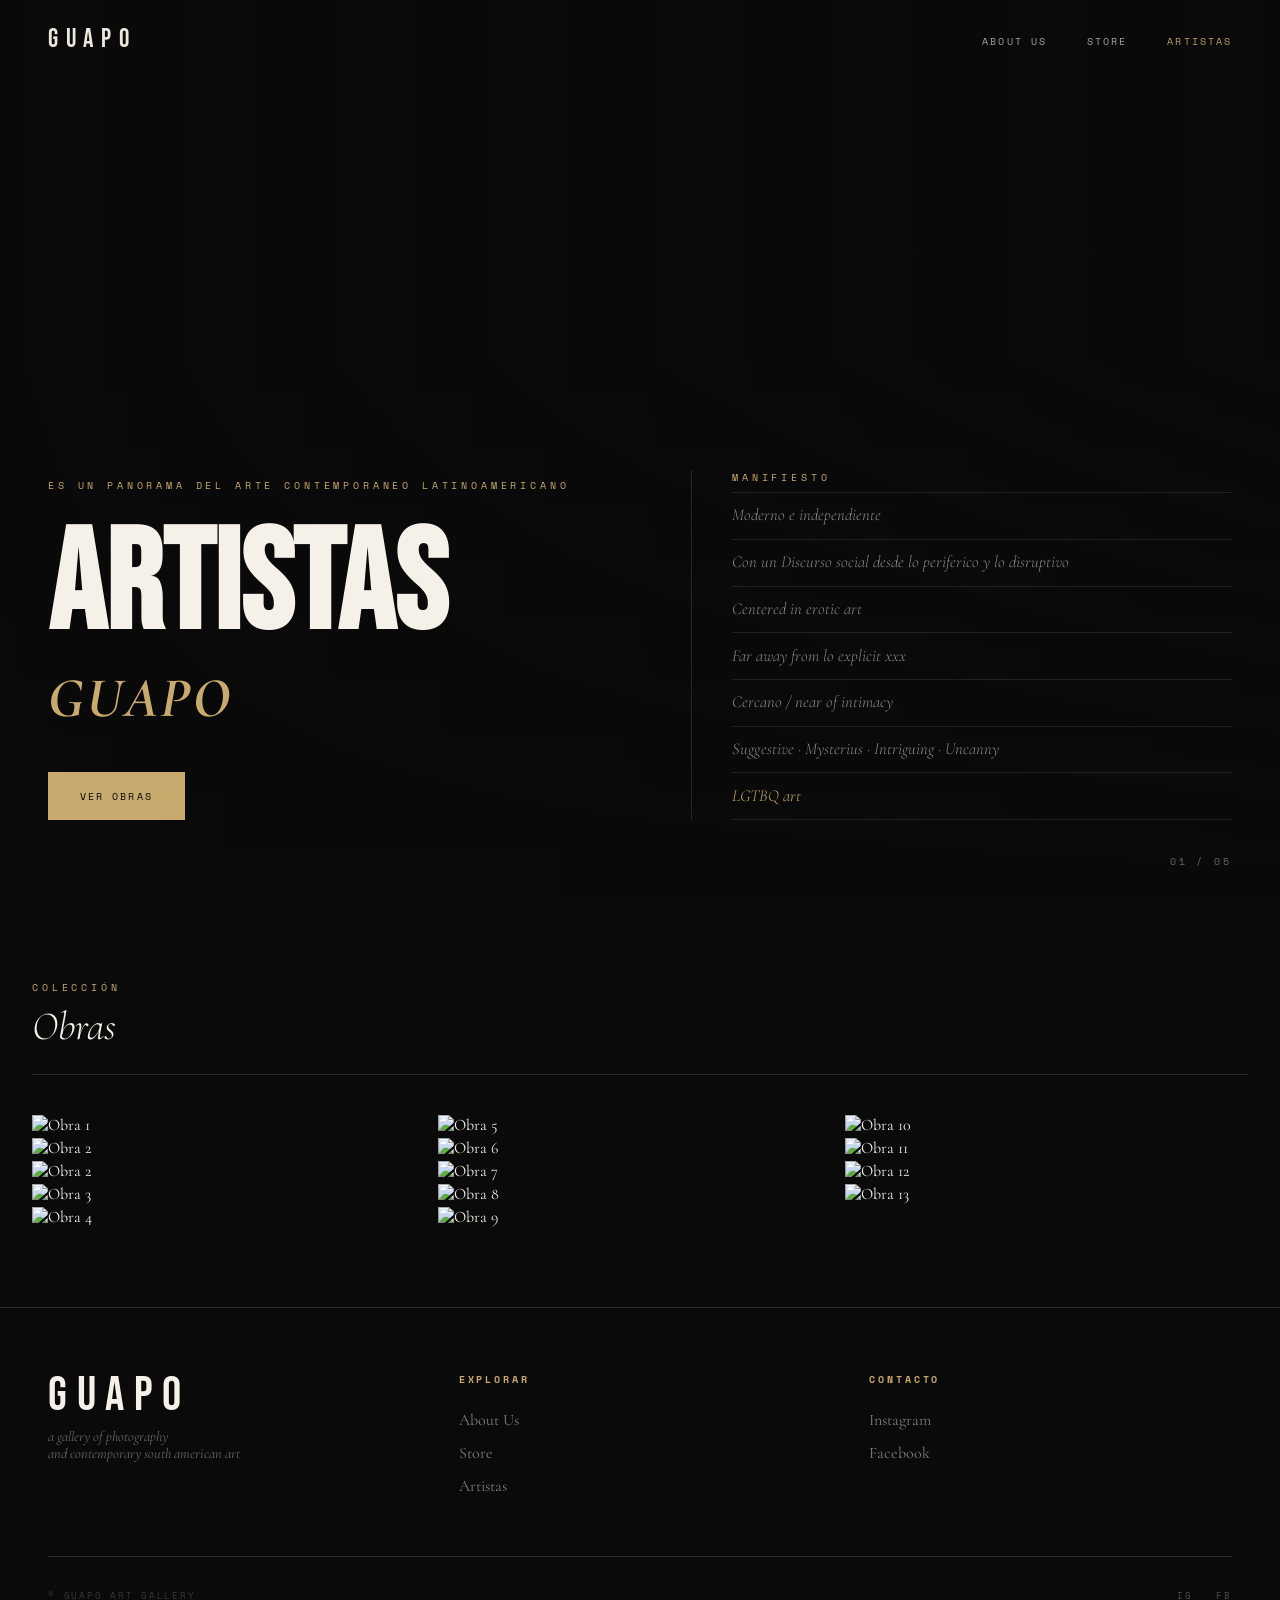
==== artistas.html @ 260e5888 "feat: give weight to artistas hero - 5-image rotating slideshow with slow ken-burns zoom - big Bebas" ====
<!DOCTYPE html>
<html lang="es">
<head>
<meta charset="UTF-8">
<meta name="viewport" content="width=device-width, initial-scale=1.0">
<title>Artistas — GUAPO Art Gallery</title>
<link rel="icon" type="image/svg+xml" href="favicon.svg">
<link href="https://fonts.googleapis.com/css2?family=Cormorant+Garamond:ital,wght@0,300;0,400;1,300;1,400&family=Bebas+Neue&family=Space+Mono:ital@0;1&display=swap" rel="stylesheet">
<link rel="stylesheet" href="style.css">
<link rel="stylesheet" href="artistas.css">
</head>
<body>
<nav>
  <a href="index.html" class="nav-logo">GUAPO</a>
  <button class="nav-toggle" id="navToggle" aria-label="Menu"><span></span><span></span><span></span></button>
  <ul class="nav-links" id="navLinks">
    <li><a href="index.html#about">About Us</a></li>
    <li><a href="index.html#shop">Store</a></li>
    <li><a href="artistas.html" class="active">Artistas</a></li>
  </ul>
</nav>
<section class="artistas-hero">
  <div class="ah-stack">
    <img class="ah-img active" src="https://res.cloudinary.com/de8mq5b9q/image/upload/q_auto/f_auto/v1779551973/a4_fo3qvh.jpg" alt="Obra 1">
    <img class="ah-img" src="https://res.cloudinary.com/de8mq5b9q/image/upload/q_auto/f_auto/v1779551975/a7_znkmuc.jpg" alt="Obra 2">
    <img class="ah-img" src="https://res.cloudinary.com/de8mq5b9q/image/upload/q_auto/f_auto/v1779551976/a9_lauaad.jpg" alt="Obra 3">
    <img class="ah-img" src="https://res.cloudinary.com/de8mq5b9q/image/upload/q_auto/f_auto/v1779551979/a12_xwl7z9.jpg" alt="Obra 4">
    <img class="ah-img" src="https://res.cloudinary.com/de8mq5b9q/image/upload/q_auto/f_auto/v1779551981/a14_zkzbqm.jpg" alt="Obra 5">
  </div>
  <div class="artistas-hero-overlay"></div>
  <div class="artistas-hero-grid">
    <div class="artistas-hero-text">
      <p class="hero-eyebrow">Es un panorama del Arte Contemporaneo Latinoamericano</p>
      <h1 class="artistas-title">Artistas<em>GUAPO</em></h1>
      <a href="#works" class="btn-primary">Ver obras</a>
    </div>
    <div class="artistas-hero-manifesto">
      <p class="section-label">Manifiesto</p>
      <ul class="manifesto-list">
        <li>Moderno e independiente</li>
        <li>Con un Discurso social desde lo periferico y lo disruptivo</li>
        <li>Centered in erotic art</li>
        <li>Far away from lo explicit xxx</li>
        <li>Cercano / near of intimacy</li>
        <li>Suggestive · Mysterius · Intriguing · Uncanny</li>
        <li>LGTBQ art</li>
      </ul>
    </div>
  </div>
  <div class="artistas-hero-counter" id="ahCounter">01 / 05</div>
</section>
<section class="masonry-section fade-in" id="works">
  <div class="section-header">
    <div><p class="section-label">Colección</p><h2 class="section-title">Obras</h2></div>
  </div>
  <div class="masonry-grid">
    <div class="masonry-item"><img src="https://res.cloudinary.com/de8mq5b9q/image/upload/q_auto/f_auto/v1779551971/a1_fhjwwh.jpg" alt="Obra 1"></div>
    <div class="masonry-item"><img src="https://res.cloudinary.com/de8mq5b9q/image/upload/q_auto/f_auto/v1779551972/a2_fse7gq.jpg" alt="Obra 2"></div>
    <div class="masonry-item"><img src="https://res.cloudinary.com/de8mq5b9q/image/upload/q_auto/f_auto/v1779551972/a3_ggsbtf.jpg" alt="Obra 2"></div>
    <div class="masonry-item"><img src="https://res.cloudinary.com/de8mq5b9q/image/upload/q_auto/f_auto/v1779551973/a4_fo3qvh.jpg" alt="Obra 3"></div>
    <div class="masonry-item"><img src="https://res.cloudinary.com/de8mq5b9q/image/upload/q_auto/f_auto/v1779551973/a5_svjvvb.jpg" alt="Obra 4"></div>
    <div class="masonry-item"><img src="https://res.cloudinary.com/de8mq5b9q/image/upload/q_auto/f_auto/v1779551974/a6_xha3ns.jpg" alt="Obra 5"></div>
    <div class="masonry-item"><img src="https://res.cloudinary.com/de8mq5b9q/image/upload/q_auto/f_auto/v1779551975/a7_znkmuc.jpg" alt="Obra 6"></div>
    <div class="masonry-item"><img src="https://res.cloudinary.com/de8mq5b9q/image/upload/q_auto/f_auto/v1779551976/a8_lpm2ss.jpg" alt="Obra 7"></div>
    <div class="masonry-item"><img src="https://res.cloudinary.com/de8mq5b9q/image/upload/q_auto/f_auto/v1779551976/a9_lauaad.jpg" alt="Obra 8"></div>
    <div class="masonry-item"><img src="https://res.cloudinary.com/de8mq5b9q/image/upload/q_auto/f_auto/v1779551977/a10_xibqzv.jpg" alt="Obra 9"></div>
    <div class="masonry-item"><img src="https://res.cloudinary.com/de8mq5b9q/image/upload/q_auto/f_auto/v1779551978/a11_ocixkk.jpg" alt="Obra 10"></div>
    <div class="masonry-item"><img src="https://res.cloudinary.com/de8mq5b9q/image/upload/q_auto/f_auto/v1779551979/a12_xwl7z9.jpg" alt="Obra 11"></div>
    <div class="masonry-item"><img src="https://res.cloudinary.com/de8mq5b9q/image/upload/q_auto/f_auto/v1779551980/a13_ik6pvq.jpg" alt="Obra 12"></div>
    <div class="masonry-item"><img src="https://res.cloudinary.com/de8mq5b9q/image/upload/q_auto/f_auto/v1779551981/a14_zkzbqm.jpg" alt="Obra 13"></div>
  </div>
</section>
<div class="lightbox" id="lightbox">
  <button class="lightbox-close" id="lbClose">✕ cerrar</button>
  <button class="lightbox-nav lightbox-prev" id="lbPrev">&#8592;</button>
  <img id="lbImg" src="" alt="">
  <button class="lightbox-nav lightbox-next" id="lbNext">&#8594;</button>
  <div class="lightbox-counter" id="lbCounter"></div>
</div>
<footer>
  <div class="footer-brand"><div class="footer-logo">GUAPO</div><div class="footer-tagline">a gallery of photography<br>and contemporary south american art</div></div>
  <div class="footer-col"><h4>Explorar</h4><ul><li><a href="index.html#about">About Us</a></li><li><a href="index.html#shop">Store</a></li><li><a href="artistas.html">Artistas</a></li></ul></div>
  <div class="footer-col"><h4>Contacto</h4><ul><li><a href="https://instagram.com" target="_blank" rel="noopener">Instagram</a></li><li><a href="https://facebook.com" target="_blank" rel="noopener">Facebook</a></li></ul></div>
  <div class="footer-bottom">
    <span class="footer-copy">© GUAPO ART GALLERY</span>
    <div class="social-links"><a href="https://instagram.com" target="_blank" rel="noopener">IG</a><a href="https://facebook.com" target="_blank" rel="noopener">FB</a></div>
  </div>
</footer>
<script src="main.js"></script>
<script>
const items=document.querySelectorAll('.masonry-item');
const images=Array.from(items).map(el=>el.querySelector('img').src);
let cur=0;
const lb=document.getElementById('lightbox');
const lbImg=document.getElementById('lbImg');
const lbC=document.getElementById('lbCounter');
function open(i){cur=i;lbImg.src=images[i];lbC.textContent=`${i+1} / ${images.length}`;lb.classList.add('open');document.body.style.overflow='hidden';}
function close(){lb.classList.remove('open');document.body.style.overflow='';}
function nav(d){cur=(cur+d+images.length)%images.length;lbImg.src=images[cur];lbC.textContent=`${cur+1} / ${images.length}`;}
items.forEach((el,i)=>el.addEventListener('click',()=>open(i)));
document.getElementById('lbClose').addEventListener('click',close);
document.getElementById('lbPrev').addEventListener('click',()=>nav(-1));
document.getElementById('lbNext').addEventListener('click',()=>nav(1));
lb.addEventListener('click',e=>{if(e.target===lb)close();});
document.addEventListener('keydown',e=>{if(!lb.classList.contains('open'))return;if(e.key==='Escape')close();if(e.key==='ArrowLeft')nav(-1);if(e.key==='ArrowRight')nav(1);});
</script>
</body>
</html>
---- style.css ----
*, *::before, *::after { margin:0; padding:0; box-sizing:border-box; }
:root {
  --black:#0a0a0a; --white:#f5f0e8; --accent:#c8a96e; --muted:#3a3a3a; --border:#2a2a2a;
  --font-display:'Bebas Neue',sans-serif;
  --font-serif:'Cormorant Garamond',serif;
  --font-mono:'Space Mono',monospace;
}
html { scroll-behavior:smooth; }
body { background:var(--black); color:var(--white); font-family:var(--font-serif); overflow-x:hidden; }

/* NAV */
nav { position:fixed; top:0; left:0; right:0; z-index:100; display:flex; justify-content:space-between; align-items:center; padding:1.5rem 3rem; mix-blend-mode:difference; transition:background 0.3s; }
.nav-logo { font-family:var(--font-display); font-size:1.6rem; letter-spacing:0.3em; color:var(--white); text-decoration:none; }
.nav-links { display:flex; gap:2.5rem; list-style:none; }
.nav-links a { font-family:var(--font-mono); font-size:0.65rem; letter-spacing:0.2em; text-transform:uppercase; color:var(--white); text-decoration:none; opacity:0.7; transition:opacity 0.2s; }
.nav-links a:hover, .nav-links a.active { opacity:1; color:var(--accent); }
.nav-toggle { display:none; flex-direction:column; gap:5px; background:none; border:none; cursor:pointer; padding:4px; }
.nav-toggle span { display:block; width:24px; height:1px; background:var(--white); }

/* HERO */
.hero { height:100vh; display:grid; grid-template-columns:1fr 1fr; overflow:hidden; }
.hero-left { display:flex; flex-direction:column; justify-content:flex-end; padding:6rem 3rem 4rem; position:relative; z-index:2; }
.hero-eyebrow { font-family:var(--font-mono); font-size:0.6rem; letter-spacing:0.4em; text-transform:uppercase; color:var(--accent); margin-bottom:1.5rem; opacity:0; animation:fadeUp 1s ease 0.3s forwards; }
.hero-title { font-family:var(--font-display); font-size:clamp(5rem,10vw,9rem); line-height:0.9; opacity:0; animation:fadeUp 1.2s ease 0.5s forwards; }
.hero-title em { font-style:italic; font-family:var(--font-serif); font-size:0.7em; color:var(--accent); display:block; }
.hero-sub { margin-top:2rem; font-size:1.1rem; font-style:italic; line-height:1.6; color:rgba(245,240,232,0.6); max-width:320px; opacity:0; animation:fadeUp 1s ease 0.8s forwards; }
.hero-cta { margin-top:3rem; display:flex; gap:1.5rem; align-items:center; opacity:0; animation:fadeUp 1s ease 1s forwards; }
.hero-right { position:relative; overflow:hidden; }
.hero-image-stack { position:absolute; inset:0; }
.hero-img { position:absolute; width:100%; height:100%; object-fit:cover; opacity:0; transition:opacity 1.5s ease; }
.hero-img.active { opacity:1; }
.hero-overlay { position:absolute; inset:0; background:linear-gradient(to right, var(--black) 0%, transparent 30%); z-index:1; }
.hero-counter { position:absolute; bottom:4rem; right:3rem; font-family:var(--font-mono); font-size:0.6rem; letter-spacing:0.2em; color:rgba(245,240,232,0.4); z-index:3; }

/* BUTTONS */
.btn-primary { font-family:var(--font-mono); font-size:0.65rem; letter-spacing:0.2em; text-transform:uppercase; padding:1rem 2rem; background:var(--accent); color:var(--black); text-decoration:none; display:inline-block; transition:background 0.2s; }
.btn-primary:hover { background:var(--white); }
.btn-ghost { font-family:var(--font-mono); font-size:0.65rem; letter-spacing:0.2em; text-transform:uppercase; color:var(--white); text-decoration:none; opacity:0.6; transition:opacity 0.2s; display:inline-flex; align-items:center; gap:0.5rem; }
.btn-ghost::after { content:'→'; font-family:sans-serif; }
.btn-ghost:hover { opacity:1; }

/* MARQUEE */
.marquee-section { border-top:1px solid var(--border); border-bottom:1px solid var(--border); overflow:hidden; padding:1rem 0; }
.marquee-track { display:flex; gap:3rem; animation:marquee 22s linear infinite; width:max-content; }
.marquee-item { font-family:var(--font-display); font-size:0.9rem; letter-spacing:0.4em; color:var(--muted); white-space:nowrap; display:flex; align-items:center; gap:3rem; }
.marquee-dot { color:var(--accent); }

/* GALLERY */
.gallery-section { padding:6rem 3rem; }
.section-header { display:flex; justify-content:space-between; align-items:flex-end; margin-bottom:3rem; padding-bottom:1.5rem; border-bottom:1px solid var(--border); }
.section-label { font-family:var(--font-mono); font-size:0.6rem; letter-spacing:0.4em; text-transform:uppercase; color:var(--accent); margin-bottom:0.5rem; }
.section-title { font-family:var(--font-serif); font-size:2.5rem; font-weight:300; font-style:italic; }
.gallery-grid { display:grid; grid-template-columns:2fr 1fr 1fr; grid-template-rows:300px 300px; gap:2px; }
.gallery-item { overflow:hidden; position:relative; }
.gallery-item img { width:100%; height:100%; object-fit:cover; transition:transform 0.6s ease, filter 0.6s ease; filter:grayscale(20%); }
.gallery-item:hover img { transform:scale(1.05); filter:grayscale(0%); }
.gallery-item:first-child { grid-row:1/3; }
.gallery-overlay { position:absolute; inset:0; background:rgba(10,10,10,0); transition:background 0.3s; display:flex; align-items:flex-end; padding:1.5rem; }
.gallery-item:hover .gallery-overlay { background:rgba(10,10,10,0.3); }
.gallery-tag { font-family:var(--font-mono); font-size:0.55rem; letter-spacing:0.2em; text-transform:uppercase; color:var(--black); background:rgba(200,169,110,0.95); padding:0.3rem 0.7rem; opacity:0; transform:translateY(8px); transition:all 0.3s ease; }
.gallery-item:hover .gallery-tag { opacity:1; transform:translateY(0); }

/* ABOUT (Somos Art Dealers) */
.about-section { padding:6rem 3rem; border-top:1px solid var(--border); }
.about-header { margin-bottom:4rem; }
.about-grid { display:grid; grid-template-columns:1fr 1fr; gap:4rem; margin-bottom:6rem; }
.about-block { display:flex; flex-direction:column; }
.about-img { aspect-ratio:4/3; overflow:hidden; margin-bottom:2rem; }
.about-img img { width:100%; height:100%; object-fit:cover; filter:grayscale(15%); transition:filter 0.5s ease, transform 0.6s ease; }
.about-block:hover .about-img img { filter:grayscale(0%); transform:scale(1.02); }
.about-title { font-family:var(--font-display); font-size:1.6rem; letter-spacing:0.2em; color:var(--white); margin-bottom:1.5rem; }
.about-body { font-size:1.05rem; line-height:1.7; color:rgba(245,240,232,0.6); }
.about-block .about-body + .about-body { margin-top:1rem; }
.about-body em { font-style:italic; color:var(--accent); }
.about-cta { margin-top:2rem; align-self:flex-start; }
.about-quote { text-align:center; padding:4rem 0 0; border-top:1px solid var(--border); }
.big-quote { font-family:var(--font-serif); font-size:clamp(1.8rem,3.5vw,3.2rem); font-weight:300; line-height:1.2; font-style:italic; }
.big-quote span { color:var(--accent); }
.attr { margin-top:1.5rem; font-family:var(--font-mono); font-size:0.6rem; letter-spacing:0.3em; text-transform:uppercase; color:rgba(245,240,232,0.3); }

/* FRAMING */
.framing-section { border-top:1px solid var(--border); }
.framing-grid { display:grid; grid-template-columns:1fr 1fr; min-height:70vh; }
.framing-img { overflow:hidden; position:relative; }
.framing-img img { width:100%; height:100%; object-fit:cover; filter:grayscale(20%); }
.framing-content { padding:6rem 3rem; background:rgba(200,169,110,0.04); display:flex; flex-direction:column; justify-content:center; }
.coming-divider { height:1px; background:var(--border); margin:2rem 0; width:80px; }
.coming-badge { display:inline-block; margin-top:2rem; font-family:var(--font-mono); font-size:0.6rem; letter-spacing:0.3em; text-transform:uppercase; padding:0.6rem 1.2rem; border:1px solid var(--accent); color:var(--accent); align-self:flex-start; }
.store-list { list-style:none; margin-top:1.5rem; display:flex; flex-direction:column; gap:1rem; }
.store-list li { display:flex; gap:1rem; align-items:flex-start; font-family:var(--font-serif); font-size:1rem; line-height:1.5; color:rgba(245,240,232,0.6); border-top:1px solid var(--border); padding-top:1rem; }
.store-tag { font-family:var(--font-mono); font-size:0.55rem; letter-spacing:0.2em; color:var(--accent); flex-shrink:0; padding-top:0.25rem; }
.store-cta { text-decoration:none; transition:background 0.2s, color 0.2s; }
.store-cta:hover { background:var(--accent); color:var(--black); }
.shop-grid { display:grid; grid-template-columns:repeat(3,1fr); gap:2rem 1.5rem; margin-top:3rem; }
.shop-card { display:flex; flex-direction:column; gap:1rem; cursor:default; }
.shop-img { aspect-ratio:3/4; background:var(--muted); position:relative; overflow:hidden; }
.shop-img:empty::after { content:attr(data-img); position:absolute; inset:0; display:flex; align-items:center; justify-content:center; font-family:var(--font-mono); font-size:0.55rem; letter-spacing:0.2em; text-transform:uppercase; color:rgba(245,240,232,0.25); }
.shop-card img { width:100%; height:100%; object-fit:cover; transition:transform 0.5s ease, filter 0.5s ease; filter:grayscale(15%); }
.shop-card:hover img { transform:scale(1.03); filter:grayscale(0%); }
.shop-info { display:flex; justify-content:space-between; align-items:baseline; gap:1rem; }
.shop-name { font-family:var(--font-serif); font-size:1.1rem; font-style:italic; font-weight:300; color:var(--white); }
.shop-price { font-family:var(--font-mono); font-size:0.65rem; letter-spacing:0.15em; color:rgba(245,240,232,0.5); white-space:nowrap; }
.shop-sale { color:var(--accent); margin-right:0.4rem; }
.shop-meta { list-style:none; margin-top:0.5rem; padding-top:0.8rem; border-top:1px solid var(--border); display:flex; flex-direction:column; gap:0.3rem; }
.shop-meta li { font-family:var(--font-mono); font-size:0.55rem; letter-spacing:0.15em; text-transform:uppercase; color:rgba(245,240,232,0.35); line-height:1.4; }
@media(max-width:900px){ .shop-grid{grid-template-columns:repeat(2,1fr)} }
@media(max-width:480px){ .shop-grid{grid-template-columns:1fr} }

/* ARTISTS */
.artists-section { padding:6rem 3rem; border-top:1px solid var(--border); }
.artists-row { display:grid; grid-template-columns:repeat(3,1fr); gap:1px; background:var(--border); margin-top:3rem; }
.artist-card { background:var(--black); padding:2.5rem 2rem; transition:background 0.3s; }
.artist-card:hover { background:rgba(200,169,110,0.05); }
.artist-num { font-family:var(--font-mono); font-size:0.55rem; letter-spacing:0.3em; color:var(--accent); margin-bottom:1.5rem; }
.artist-name { font-family:var(--font-serif); font-size:1.8rem; font-weight:300; font-style:italic; margin-bottom:0.5rem; }
.artist-origin { font-family:var(--font-mono); font-size:0.6rem; letter-spacing:0.2em; color:rgba(245,240,232,0.3); text-transform:uppercase; }
.artist-line { width:0; height:1px; background:var(--accent); margin-top:1.5rem; transition:width 0.4s ease; }
.artist-card:hover .artist-line { width:100%; }

/* FOOTER */
footer { padding:4rem 3rem 2rem; border-top:1px solid var(--border); display:grid; grid-template-columns:1fr 1fr 1fr; gap:3rem; }
.footer-brand { display:flex; flex-direction:column; }
.footer-logo { font-family:var(--font-display); font-size:3rem; letter-spacing:0.2em; line-height:1; }
.footer-tagline { font-family:var(--font-serif); font-style:italic; font-size:0.9rem; color:rgba(245,240,232,0.4); margin-top:0.5rem; }
.footer-col h4 { font-family:var(--font-mono); font-size:0.6rem; letter-spacing:0.3em; text-transform:uppercase; color:var(--accent); margin-bottom:1.5rem; }
.footer-col ul { list-style:none; }
.footer-col ul li { margin-bottom:0.8rem; }
.footer-col ul a { font-family:var(--font-serif); font-size:1rem; color:rgba(245,240,232,0.5); text-decoration:none; transition:color 0.2s; }
.footer-col ul a:hover { color:var(--white); }
.footer-bottom { grid-column:1/-1; padding-top:2rem; border-top:1px solid var(--border); display:flex; justify-content:space-between; align-items:center; }
.footer-copy { font-family:var(--font-mono); font-size:0.55rem; letter-spacing:0.2em; color:rgba(245,240,232,0.2); }
.social-links { display:flex; gap:1.5rem; }
.social-links a { font-family:var(--font-mono); font-size:0.55rem; letter-spacing:0.2em; text-transform:uppercase; color:rgba(245,240,232,0.3); text-decoration:none; transition:color 0.2s; }
.social-links a:hover { color:var(--accent); }

/* ANIMATIONS */
@keyframes fadeUp { from{opacity:0;transform:translateY(20px)} to{opacity:1;transform:translateY(0)} }
@keyframes marquee { from{transform:translateX(0)} to{transform:translateX(-50%)} }
.fade-in { opacity:0; transform:translateY(30px); transition:opacity 0.8s ease, transform 0.8s ease; }
.fade-in.visible { opacity:1; transform:translateY(0); }

/* RESPONSIVE */
@media(max-width:900px){
  .hero{grid-template-columns:1fr}
  .hero-right{position:absolute;inset:0;z-index:0}
  .hero-left{position:relative;z-index:1;padding:7rem 1.5rem 3rem;background:linear-gradient(to top,rgba(10,10,10,0.95) 60%,transparent);justify-content:flex-end;min-height:100vh}
  nav{padding:1.2rem 1.5rem}
  .nav-toggle{display:flex}
  .nav-links{display:none;position:fixed;inset:0;background:var(--black);flex-direction:column;align-items:center;justify-content:center;gap:3rem;z-index:99}
  .nav-links.open{display:flex}
  .nav-links a{font-size:1rem}
  .gallery-grid{grid-template-columns:1fr 1fr;grid-template-rows:200px 200px 200px}
  .gallery-item:first-child{grid-row:auto}
  .about-section{padding:4rem 1.5rem}
  .about-grid{grid-template-columns:1fr;gap:3rem;margin-bottom:4rem}
  .framing-grid{grid-template-columns:1fr;min-height:auto}
  .framing-img{aspect-ratio:4/3}
  .framing-content{padding:3rem 1.5rem}
  .gallery-section,.artists-section{padding:4rem 1.5rem}
  .artists-row{grid-template-columns:1fr}
  footer{grid-template-columns:1fr;gap:2rem;padding:3rem 1.5rem 1.5rem}
  .footer-bottom{flex-direction:column;gap:1rem;text-align:center}
}
@media(max-width:480px){
  .gallery-grid{grid-template-columns:1fr;grid-template-rows:repeat(5,220px)}
  .hero-title{font-size:5rem}
}
---- artistas.css ----
/* ================================
   GUAPO — ARTISTAS PAGE STYLES
   ================================ */

/* === HERO === */
.artistas-hero {
  min-height: 100vh;
  position: relative;
  overflow: hidden;
  display: flex;
  align-items: stretch;
}

.ah-stack {
  position: absolute;
  inset: 0;
}

.ah-img {
  position: absolute;
  inset: 0;
  width: 100%;
  height: 100%;
  object-fit: cover;
  opacity: 0;
  transition: opacity 1.8s ease;
  filter: grayscale(20%);
  transform: scale(1.04);
}

.ah-img.active {
  opacity: 1;
  animation: ahZoom 9s ease forwards;
}

@keyframes ahZoom {
  from { transform: scale(1.04); }
  to   { transform: scale(1.10); }
}

.artistas-hero-overlay {
  position: absolute;
  inset: 0;
  background:
    linear-gradient(to right, rgba(10,10,10,0.92) 0%, rgba(10,10,10,0.55) 45%, rgba(10,10,10,0.15) 100%),
    linear-gradient(to top, rgba(10,10,10,0.95) 0%, transparent 60%);
}

.artistas-hero-grid {
  position: relative;
  z-index: 2;
  width: 100%;
  display: grid;
  grid-template-columns: 1.1fr 1fr;
  gap: 3rem;
  align-items: end;
  padding: 9rem 3rem 5rem;
}

.artistas-hero-text { display: flex; flex-direction: column; }
.artistas-hero-text .hero-eyebrow {
  font-family: var(--font-mono);
  font-size: 0.6rem;
  letter-spacing: 0.4em;
  text-transform: uppercase;
  color: var(--accent);
  margin-bottom: 2rem;
  opacity: 0;
  animation: fadeUp 1s ease 0.3s forwards;
}
.artistas-title {
  font-family: var(--font-display);
  font-size: clamp(5rem, 11vw, 10rem);
  line-height: 0.9;
  color: var(--white);
  opacity: 0;
  animation: fadeUp 1.2s ease 0.5s forwards;
}
.artistas-title em {
  font-style: italic;
  font-family: var(--font-serif);
  font-size: 0.4em;
  color: var(--accent);
  display: block;
  margin-top: 0.4em;
  letter-spacing: 0.05em;
}
.artistas-hero-text .btn-primary {
  margin-top: 3rem;
  align-self: flex-start;
  opacity: 0;
  animation: fadeUp 1s ease 1s forwards;
}

.artistas-hero-manifesto {
  border-left: 1px solid rgba(245,240,232,0.12);
  padding-left: 2.5rem;
  opacity: 0;
  animation: fadeUp 1s ease 0.8s forwards;
}

.artistas-hero-counter {
  position: absolute;
  bottom: 2rem;
  right: 3rem;
  z-index: 3;
  font-family: var(--font-mono);
  font-size: 0.6rem;
  letter-spacing: 0.3em;
  color: rgba(245,240,232,0.4);
}

/* === MANIFESTO LIST === */
.manifesto-list { list-style: none; }
.manifesto-list li {
  font-family: var(--font-serif);
  font-size: clamp(0.95rem, 1.3vw, 1.15rem);
  font-style: italic;
  font-weight: 300;
  line-height: 1.4;
  color: rgba(245, 240, 232, 0.55);
  border-top: 1px solid rgba(245,240,232,0.1);
  padding: 0.7rem 0;
  transition: color 0.3s ease, padding-left 0.3s ease;
  cursor: default;
}
.manifesto-list li:hover { color: var(--white); padding-left: 0.6rem; }
.manifesto-list li:last-child {
  border-bottom: 1px solid rgba(245,240,232,0.1);
  color: var(--accent);
}
.manifesto-list li:last-child:hover { color: var(--white); }

/* === MASONRY GALLERY === */
.masonry-section {
  padding: 5rem 2rem;
}

.masonry-section .section-header {
  margin-bottom: 2.5rem;
}

.masonry-grid {
  columns: 3;
  column-gap: 3px;
}

.masonry-item {
  break-inside: avoid;
  margin-bottom: 3px;
  overflow: hidden;
  position: relative;
  cursor: pointer;
}

.masonry-item img {
  width: 100%;
  height: auto;
  display: block;
  filter: grayscale(10%);
  transition: filter 0.5s ease, transform 0.5s ease;
}

.masonry-item:hover img {
  filter: grayscale(0%);
  transform: scale(1.03);
}

/* === LIGHTBOX === */
.lightbox {
  display: none;
  position: fixed;
  inset: 0;
  background: rgba(10, 10, 10, 0.97);
  z-index: 999;
  align-items: center;
  justify-content: center;
  flex-direction: column;
}

.lightbox.open {
  display: flex;
}

.lightbox img {
  max-height: 85vh;
  max-width: 90vw;
  object-fit: contain;
}

.lightbox-close {
  position: absolute;
  top: 2rem;
  right: 2.5rem;
  font-family: var(--font-mono);
  font-size: 0.65rem;
  letter-spacing: 0.3em;
  color: rgba(245, 240, 232, 0.4);
  background: none;
  border: none;
  cursor: pointer;
  text-transform: uppercase;
  transition: color 0.2s;
}

.lightbox-close:hover {
  color: var(--white);
}

.lightbox-nav {
  position: absolute;
  top: 50%;
  transform: translateY(-50%);
  background: none;
  border: none;
  color: rgba(245, 240, 232, 0.3);
  font-size: 2rem;
  cursor: pointer;
  padding: 1.5rem;
  transition: color 0.2s;
  line-height: 1;
}

.lightbox-nav:hover {
  color: var(--white);
}

.lightbox-prev { left: 1rem; }
.lightbox-next { right: 1rem; }

.lightbox-counter {
  margin-top: 1.5rem;
  font-family: var(--font-mono);
  font-size: 0.6rem;
  letter-spacing: 0.3em;
  color: rgba(245, 240, 232, 0.25);
}

/* === ARTISTAS RESPONSIVE === */
@media (max-width: 900px) {
  .artistas-hero-grid {
    grid-template-columns: 1fr;
    padding: 8rem 1.5rem 4rem;
    gap: 2.5rem;
  }
  .artistas-hero-manifesto {
    border-left: none;
    padding-left: 0;
    border-top: 1px solid rgba(245,240,232,0.12);
    padding-top: 2rem;
  }
  .artistas-hero-counter { right: 1.5rem; }
  .masonry-grid { columns: 2; }
  .masonry-section { padding: 3rem 1rem; }
  .lightbox-nav { font-size: 1.5rem; padding: 1rem; }
}

@media (max-width: 480px) {
  .masonry-grid { columns: 1; }
  .artistas-title { font-size: 4.5rem; }
  .lightbox-close { top: 1rem; right: 1rem; }
}
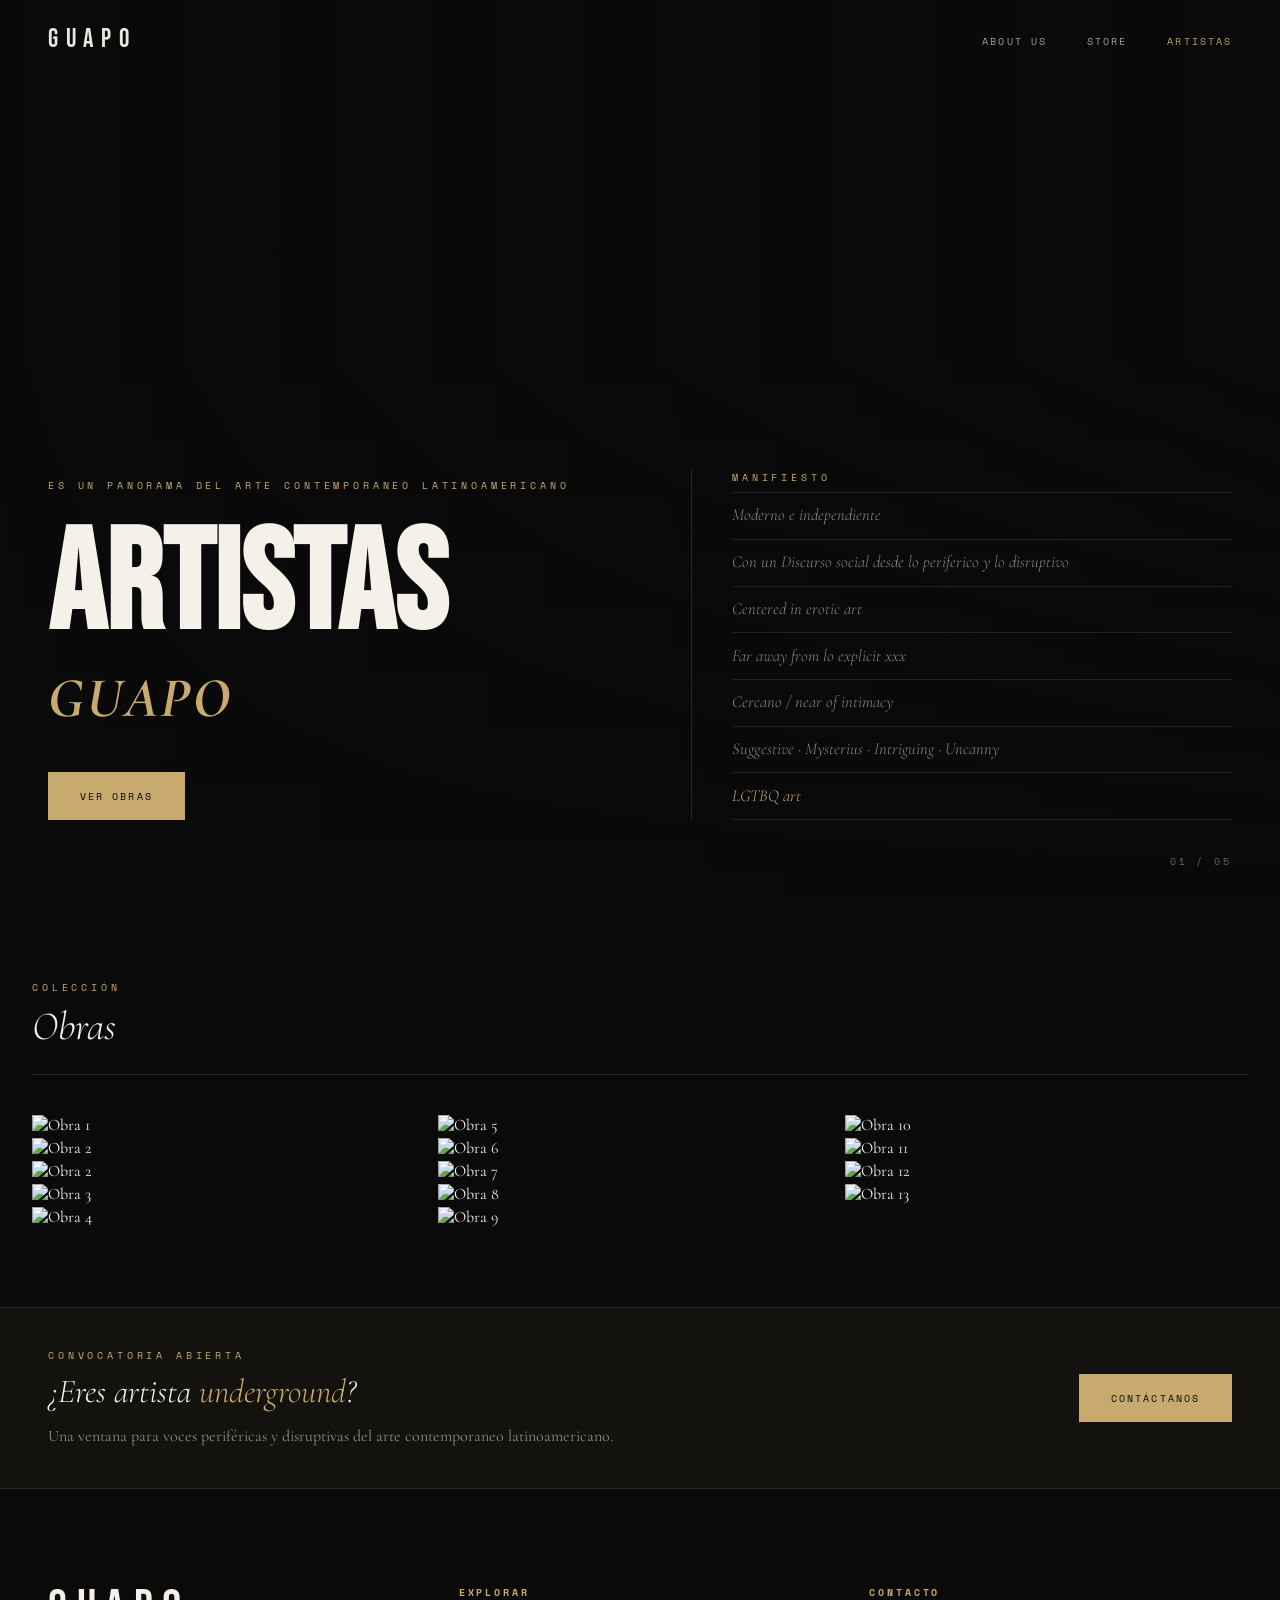
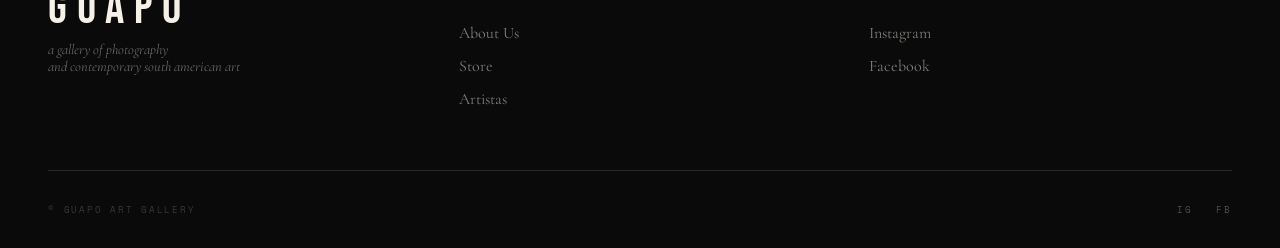
==== commit 718541fa: "feat: add footer CTA for artist outreach Pre-footer block invites underground/peripheral/disruptive " ====
--- a/artistas.html
+++ b/artistas.html
@@ -54,30 +54,45 @@
     <div><p class="section-label">Colección</p><h2 class="section-title">Obras</h2></div>
   </div>
   <div class="masonry-grid">
-    <div class="masonry-item"><img src="https://res.cloudinary.com/de8mq5b9q/image/upload/q_auto/f_auto/v1779551971/a1_fhjwwh.jpg" alt="Obra 1"></div>
-    <div class="masonry-item"><img src="https://res.cloudinary.com/de8mq5b9q/image/upload/q_auto/f_auto/v1779551972/a2_fse7gq.jpg" alt="Obra 2"></div>
-    <div class="masonry-item"><img src="https://res.cloudinary.com/de8mq5b9q/image/upload/q_auto/f_auto/v1779551972/a3_ggsbtf.jpg" alt="Obra 2"></div>
-    <div class="masonry-item"><img src="https://res.cloudinary.com/de8mq5b9q/image/upload/q_auto/f_auto/v1779551973/a4_fo3qvh.jpg" alt="Obra 3"></div>
-    <div class="masonry-item"><img src="https://res.cloudinary.com/de8mq5b9q/image/upload/q_auto/f_auto/v1779551973/a5_svjvvb.jpg" alt="Obra 4"></div>
-    <div class="masonry-item"><img src="https://res.cloudinary.com/de8mq5b9q/image/upload/q_auto/f_auto/v1779551974/a6_xha3ns.jpg" alt="Obra 5"></div>
-    <div class="masonry-item"><img src="https://res.cloudinary.com/de8mq5b9q/image/upload/q_auto/f_auto/v1779551975/a7_znkmuc.jpg" alt="Obra 6"></div>
-    <div class="masonry-item"><img src="https://res.cloudinary.com/de8mq5b9q/image/upload/q_auto/f_auto/v1779551976/a8_lpm2ss.jpg" alt="Obra 7"></div>
-    <div class="masonry-item"><img src="https://res.cloudinary.com/de8mq5b9q/image/upload/q_auto/f_auto/v1779551976/a9_lauaad.jpg" alt="Obra 8"></div>
-    <div class="masonry-item"><img src="https://res.cloudinary.com/de8mq5b9q/image/upload/q_auto/f_auto/v1779551977/a10_xibqzv.jpg" alt="Obra 9"></div>
-    <div class="masonry-item"><img src="https://res.cloudinary.com/de8mq5b9q/image/upload/q_auto/f_auto/v1779551978/a11_ocixkk.jpg" alt="Obra 10"></div>
-    <div class="masonry-item"><img src="https://res.cloudinary.com/de8mq5b9q/image/upload/q_auto/f_auto/v1779551979/a12_xwl7z9.jpg" alt="Obra 11"></div>
-    <div class="masonry-item"><img src="https://res.cloudinary.com/de8mq5b9q/image/upload/q_auto/f_auto/v1779551980/a13_ik6pvq.jpg" alt="Obra 12"></div>
-    <div class="masonry-item"><img src="https://res.cloudinary.com/de8mq5b9q/image/upload/q_auto/f_auto/v1779551981/a14_zkzbqm.jpg" alt="Obra 13"></div>
+    <div class="masonry-item zoomable"><img src="https://res.cloudinary.com/de8mq5b9q/image/upload/q_auto/f_auto/v1779551971/a1_fhjwwh.jpg" alt="Obra 1"></div>
+    <div class="masonry-item zoomable"><img src="https://res.cloudinary.com/de8mq5b9q/image/upload/q_auto/f_auto/v1779551972/a2_fse7gq.jpg" alt="Obra 2"></div>
+    <div class="masonry-item zoomable"><img src="https://res.cloudinary.com/de8mq5b9q/image/upload/q_auto/f_auto/v1779551972/a3_ggsbtf.jpg" alt="Obra 2"></div>
+    <div class="masonry-item zoomable"><img src="https://res.cloudinary.com/de8mq5b9q/image/upload/q_auto/f_auto/v1779551973/a4_fo3qvh.jpg" alt="Obra 3"></div>
+    <div class="masonry-item zoomable"><img src="https://res.cloudinary.com/de8mq5b9q/image/upload/q_auto/f_auto/v1779551973/a5_svjvvb.jpg" alt="Obra 4"></div>
+    <div class="masonry-item zoomable"><img src="https://res.cloudinary.com/de8mq5b9q/image/upload/q_auto/f_auto/v1779551974/a6_xha3ns.jpg" alt="Obra 5"></div>
+    <div class="masonry-item zoomable"><img src="https://res.cloudinary.com/de8mq5b9q/image/upload/q_auto/f_auto/v1779551975/a7_znkmuc.jpg" alt="Obra 6"></div>
+    <div class="masonry-item zoomable"><img src="https://res.cloudinary.com/de8mq5b9q/image/upload/q_auto/f_auto/v1779551976/a8_lpm2ss.jpg" alt="Obra 7"></div>
+    <div class="masonry-item zoomable"><img src="https://res.cloudinary.com/de8mq5b9q/image/upload/q_auto/f_auto/v1779551976/a9_lauaad.jpg" alt="Obra 8"></div>
+    <div class="masonry-item zoomable"><img src="https://res.cloudinary.com/de8mq5b9q/image/upload/q_auto/f_auto/v1779551977/a10_xibqzv.jpg" alt="Obra 9"></div>
+    <div class="masonry-item zoomable"><img src="https://res.cloudinary.com/de8mq5b9q/image/upload/q_auto/f_auto/v1779551978/a11_ocixkk.jpg" alt="Obra 10"></div>
+    <div class="masonry-item zoomable"><img src="https://res.cloudinary.com/de8mq5b9q/image/upload/q_auto/f_auto/v1779551979/a12_xwl7z9.jpg" alt="Obra 11"></div>
+    <div class="masonry-item zoomable"><img src="https://res.cloudinary.com/de8mq5b9q/image/upload/q_auto/f_auto/v1779551980/a13_ik6pvq.jpg" alt="Obra 12"></div>
+    <div class="masonry-item zoomable"><img src="https://res.cloudinary.com/de8mq5b9q/image/upload/q_auto/f_auto/v1779551981/a14_zkzbqm.jpg" alt="Obra 13"></div>
   </div>
 </section>
 <div class="lightbox" id="lightbox">
-  <button class="lightbox-close" id="lbClose">✕ cerrar</button>
-  <button class="lightbox-nav lightbox-prev" id="lbPrev">&#8592;</button>
-  <img id="lbImg" src="" alt="">
-  <button class="lightbox-nav lightbox-next" id="lbNext">&#8594;</button>
+  <button class="lightbox-close" id="lbClose" aria-label="Cerrar">&#10005;</button>
+  <button class="lightbox-nav lightbox-prev" id="lbPrev" aria-label="Anterior">&#8592;</button>
+  <div class="lightbox-content">
+    <img id="lbImg" src="" alt="">
+    <aside class="lightbox-info" id="lbInfo">
+      <div class="lb-name" id="lbName"></div>
+      <div class="lb-price" id="lbPrice"></div>
+      <ul class="lb-meta" id="lbMeta"></ul>
+    </aside>
+  </div>
+  <button class="lightbox-nav lightbox-next" id="lbNext" aria-label="Siguiente">&#8594;</button>
   <div class="lightbox-counter" id="lbCounter"></div>
 </div>
 <footer>
+  <div class="footer-cta">
+    <div class="footer-cta-text">
+      <p class="section-label">Convocatoria abierta</p>
+      <h3 class="footer-cta-title">¿Eres artista <em>underground</em>?</h3>
+      <p class="footer-cta-body">Una ventana para voces periféricas y disruptivas del arte contemporaneo latinoamericano.</p>
+    </div>
+    <a href="https://instagram.com" target="_blank" rel="noopener" class="btn-primary footer-cta-btn">Contáctanos</a>
+  </div>
   <div class="footer-brand"><div class="footer-logo">GUAPO</div><div class="footer-tagline">a gallery of photography<br>and contemporary south american art</div></div>
   <div class="footer-col"><h4>Explorar</h4><ul><li><a href="index.html#about">About Us</a></li><li><a href="index.html#shop">Store</a></li><li><a href="artistas.html">Artistas</a></li></ul></div>
   <div class="footer-col"><h4>Contacto</h4><ul><li><a href="https://instagram.com" target="_blank" rel="noopener">Instagram</a></li><li><a href="https://facebook.com" target="_blank" rel="noopener">Facebook</a></li></ul></div>
@@ -87,22 +102,5 @@
   </div>
 </footer>
 <script src="main.js"></script>
-<script>
-const items=document.querySelectorAll('.masonry-item');
-const images=Array.from(items).map(el=>el.querySelector('img').src);
-let cur=0;
-const lb=document.getElementById('lightbox');
-const lbImg=document.getElementById('lbImg');
-const lbC=document.getElementById('lbCounter');
-function open(i){cur=i;lbImg.src=images[i];lbC.textContent=`${i+1} / ${images.length}`;lb.classList.add('open');document.body.style.overflow='hidden';}
-function close(){lb.classList.remove('open');document.body.style.overflow='';}
-function nav(d){cur=(cur+d+images.length)%images.length;lbImg.src=images[cur];lbC.textContent=`${cur+1} / ${images.length}`;}
-items.forEach((el,i)=>el.addEventListener('click',()=>open(i)));
-document.getElementById('lbClose').addEventListener('click',close);
-document.getElementById('lbPrev').addEventListener('click',()=>nav(-1));
-document.getElementById('lbNext').addEventListener('click',()=>nav(1));
-lb.addEventListener('click',e=>{if(e.target===lb)close();});
-document.addEventListener('keydown',e=>{if(!lb.classList.contains('open'))return;if(e.key==='Escape')close();if(e.key==='ArrowLeft')nav(-1);if(e.key==='ArrowRight')nav(1);});
-</script>
 </body>
 </html>
--- a/style.css
+++ b/style.css
@@ -119,6 +119,15 @@
 
 /* FOOTER */
 footer { padding:4rem 3rem 2rem; border-top:1px solid var(--border); display:grid; grid-template-columns:1fr 1fr 1fr; gap:3rem; }
+.footer-cta { grid-column:1/-1; display:flex; justify-content:space-between; align-items:center; gap:3rem; padding:2.5rem 3rem; margin:-4rem -3rem 3rem; background:rgba(200,169,110,0.05); border-bottom:1px solid var(--border); }
+.footer-cta-text { max-width:640px; }
+.footer-cta-title { font-family:var(--font-serif); font-size:clamp(1.6rem,2.6vw,2.4rem); font-weight:300; font-style:italic; line-height:1.2; margin-top:0.6rem; color:var(--white); }
+.footer-cta-title em { color:var(--accent); font-style:italic; }
+.footer-cta-body { font-family:var(--font-serif); font-size:1rem; line-height:1.5; color:rgba(245,240,232,0.55); margin-top:0.8rem; }
+.footer-cta-btn { flex-shrink:0; }
+@media(max-width:900px){
+  .footer-cta { flex-direction:column; align-items:flex-start; gap:1.5rem; padding:2rem 1.5rem; margin:-3rem -1.5rem 2rem; }
+}
 .footer-brand { display:flex; flex-direction:column; }
 .footer-logo { font-family:var(--font-display); font-size:3rem; letter-spacing:0.2em; line-height:1; }
 .footer-tagline { font-family:var(--font-serif); font-style:italic; font-size:0.9rem; color:rgba(245,240,232,0.4); margin-top:0.5rem; }
@@ -132,6 +141,40 @@
 .social-links { display:flex; gap:1.5rem; }
 .social-links a { font-family:var(--font-mono); font-size:0.55rem; letter-spacing:0.2em; text-transform:uppercase; color:rgba(245,240,232,0.3); text-decoration:none; transition:color 0.2s; }
 .social-links a:hover { color:var(--accent); }
+
+/* ZOOMABLE + LIGHTBOX */
+.zoomable { cursor: zoom-in; }
+.lightbox { display:none; position:fixed; inset:0; background:rgba(10,10,10,0.97); z-index:999; align-items:center; justify-content:center; flex-direction:column; backdrop-filter:blur(6px); }
+.lightbox.open { display:flex; }
+.lightbox-content { display:flex; align-items:center; justify-content:center; gap:3rem; max-width:90vw; max-height:85vh; padding:0 4rem; }
+.lightbox-content img { max-height:85vh; max-width:60vw; object-fit:contain; }
+.lightbox-info { display:none; flex-direction:column; gap:1rem; width:320px; max-width:30vw; color:var(--white); }
+.lightbox-info.visible { display:flex; }
+.lb-name { font-family:var(--font-serif); font-size:1.8rem; font-style:italic; font-weight:300; line-height:1.2; color:var(--white); }
+.lb-price { font-family:var(--font-mono); font-size:0.8rem; letter-spacing:0.2em; color:rgba(245,240,232,0.7); }
+.lb-price .shop-sale { color:var(--accent); margin-right:0.4rem; }
+.lb-meta { list-style:none; margin-top:1.5rem; padding-top:1.5rem; border-top:1px solid var(--border); display:flex; flex-direction:column; gap:0.5rem; }
+.lb-meta li { font-family:var(--font-mono); font-size:0.6rem; letter-spacing:0.15em; text-transform:uppercase; color:rgba(245,240,232,0.5); line-height:1.5; }
+@media(max-width:900px){
+  .lightbox-content { flex-direction:column; gap:1.5rem; padding:5rem 1.5rem 1.5rem; overflow-y:auto; max-height:90vh; }
+  .lightbox-content img { max-width:90vw; max-height:55vh; }
+  .lightbox-info { width:100%; max-width:90vw; gap:0.6rem; }
+  .lb-name { font-size:1.3rem; }
+  .lb-meta { margin-top:0.8rem; padding-top:0.8rem; }
+}
+.lightbox-close { position:absolute; top:1.5rem; right:1.5rem; width:52px; height:52px; display:flex; align-items:center; justify-content:center; font-family:sans-serif; font-size:1.4rem; line-height:1; color:var(--white); background:rgba(245,240,232,0.08); border:1px solid rgba(245,240,232,0.25); border-radius:50%; cursor:pointer; transition:background 0.2s, color 0.2s, transform 0.2s, border-color 0.2s; z-index:5; }
+.lightbox-close:hover { background:var(--accent); color:var(--black); border-color:var(--accent); transform:scale(1.06); }
+.lightbox-nav { position:absolute; top:50%; transform:translateY(-50%); width:52px; height:52px; display:flex; align-items:center; justify-content:center; background:rgba(245,240,232,0.06); border:1px solid rgba(245,240,232,0.18); border-radius:50%; color:var(--white); font-size:1.4rem; cursor:pointer; transition:background 0.2s, color 0.2s, border-color 0.2s; line-height:1; }
+.lightbox-nav:hover { background:var(--accent); color:var(--black); border-color:var(--accent); }
+.lightbox-prev { left:1.5rem; }
+.lightbox-next { right:1.5rem; }
+.lightbox-counter { margin-top:1.5rem; font-family:var(--font-mono); font-size:0.6rem; letter-spacing:0.3em; color:rgba(245,240,232,0.4); }
+@media(max-width:600px){
+  .lightbox-close,.lightbox-nav{ width:44px; height:44px; font-size:1.2rem; }
+  .lightbox-close{ top:1rem; right:1rem; }
+  .lightbox-prev{ left:0.75rem; }
+  .lightbox-next{ right:0.75rem; }
+}
 
 /* ANIMATIONS */
 @keyframes fadeUp { from{opacity:0;transform:translateY(20px)} to{opacity:1;transform:translateY(0)} }
--- a/artistas.css
+++ b/artistas.css
@@ -166,75 +166,6 @@
   transform: scale(1.03);
 }
 
-/* === LIGHTBOX === */
-.lightbox {
-  display: none;
-  position: fixed;
-  inset: 0;
-  background: rgba(10, 10, 10, 0.97);
-  z-index: 999;
-  align-items: center;
-  justify-content: center;
-  flex-direction: column;
-}
-
-.lightbox.open {
-  display: flex;
-}
-
-.lightbox img {
-  max-height: 85vh;
-  max-width: 90vw;
-  object-fit: contain;
-}
-
-.lightbox-close {
-  position: absolute;
-  top: 2rem;
-  right: 2.5rem;
-  font-family: var(--font-mono);
-  font-size: 0.65rem;
-  letter-spacing: 0.3em;
-  color: rgba(245, 240, 232, 0.4);
-  background: none;
-  border: none;
-  cursor: pointer;
-  text-transform: uppercase;
-  transition: color 0.2s;
-}
-
-.lightbox-close:hover {
-  color: var(--white);
-}
-
-.lightbox-nav {
-  position: absolute;
-  top: 50%;
-  transform: translateY(-50%);
-  background: none;
-  border: none;
-  color: rgba(245, 240, 232, 0.3);
-  font-size: 2rem;
-  cursor: pointer;
-  padding: 1.5rem;
-  transition: color 0.2s;
-  line-height: 1;
-}
-
-.lightbox-nav:hover {
-  color: var(--white);
-}
-
-.lightbox-prev { left: 1rem; }
-.lightbox-next { right: 1rem; }
-
-.lightbox-counter {
-  margin-top: 1.5rem;
-  font-family: var(--font-mono);
-  font-size: 0.6rem;
-  letter-spacing: 0.3em;
-  color: rgba(245, 240, 232, 0.25);
-}
 
 /* === ARTISTAS RESPONSIVE === */
 @media (max-width: 900px) {
